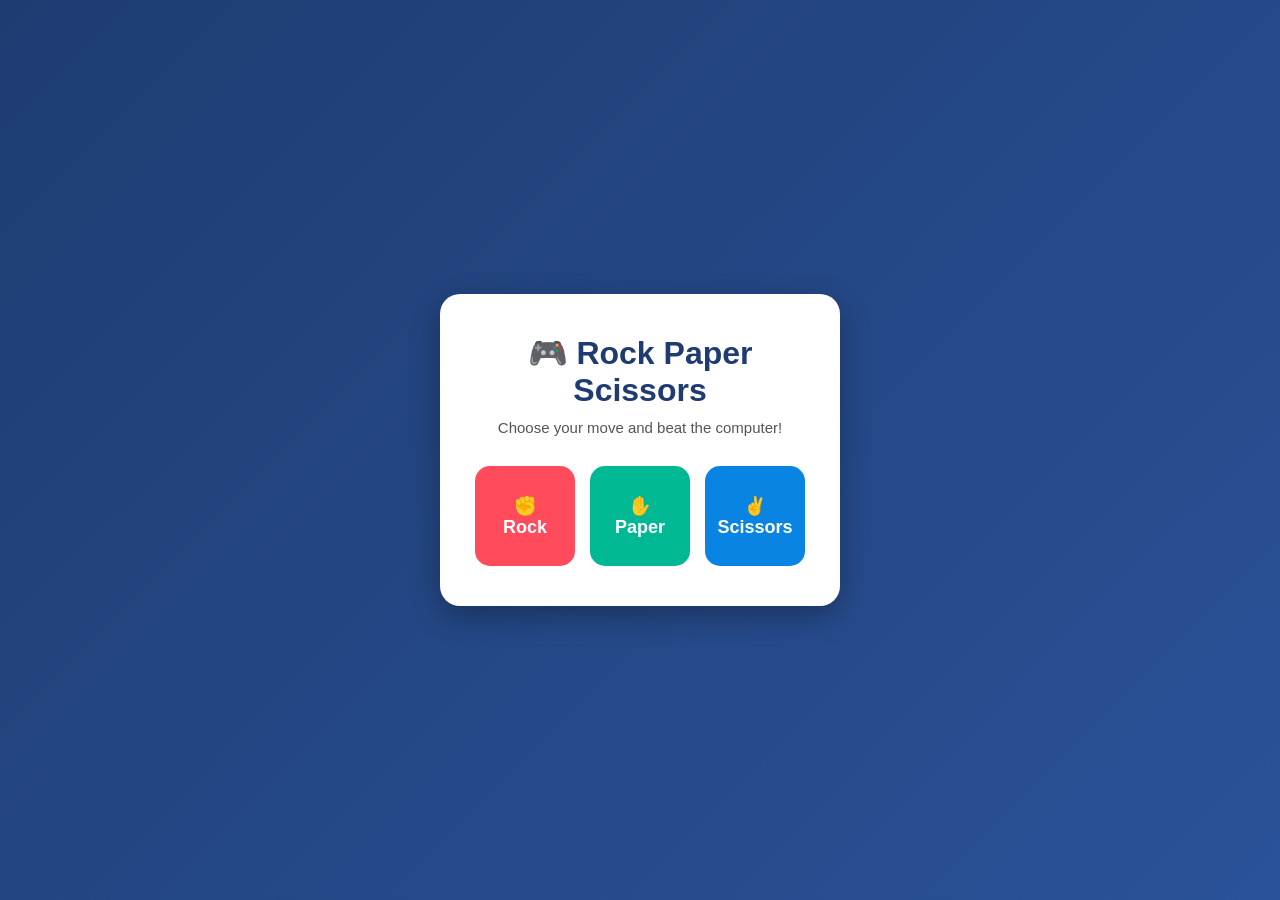
==== game.html @ b774441e "first commit" ====
<!DOCTYPE html>
<html lang="en">
<head>
    <link rel="stylesheet" href="game.css">
    <meta charset="UTF-8">
    <meta name="viewport" content="width=device-width, initial-scale=1.0">
    <title>Document</title>
</head>
<body>
    
    <div class="container">
    <h1>🎮 Rock Paper Scissors</h1>
    <p class="subtitle">Choose your move and beat the computer!</p>

    <div class="buttons">
      <button class="rock" onclick="random1()">
        ✊<br>Rock
      </button>

      <button class="paper" onclick="random2()">
        ✋<br>Paper
      </button>

      <button class="scissors" onclick="random3()">
        ✌️<br>Scissors
      </button>
    </div>



    <script src="game.js"></script>
</body>
</html>
---- game.css ----
* {
      margin: 0;
      padding: 0;
      box-sizing: border-box;
      font-family: Arial, Helvetica, sans-serif;
    }

    body {
      height: 100vh;
      display: flex;
      justify-content: center;
      align-items: center;
      background: linear-gradient(135deg, #1e3c72, #2a5298);
    }

    .container {
      background: white;
      width: 400px;
      padding: 40px 30px;
      border-radius: 20px;
      text-align: center;
      box-shadow: 0 10px 30px rgba(0, 0, 0, 0.3);
    }

    h1 {
      font-size: 32px;
      color: #1e3c72;
      margin-bottom: 10px;
    }

    .subtitle {
      color: #555;
      margin-bottom: 30px;
      font-size: 15px;
    }

    .buttons {
      display: flex;
      justify-content: center;
      gap: 15px;
      flex-wrap: wrap;
    }

    button {
      width: 100px;
      height: 100px;
      border: none;
      border-radius: 15px;
      font-size: 18px;
      font-weight: bold;
      cursor: pointer;
      transition: 0.3s ease;
      color: white;
    }

    .rock {
      background: #ff4b5c;
    }

    .paper {
      background: #00b894;
    }

    .scissors {
      background: #0984e3;
    }
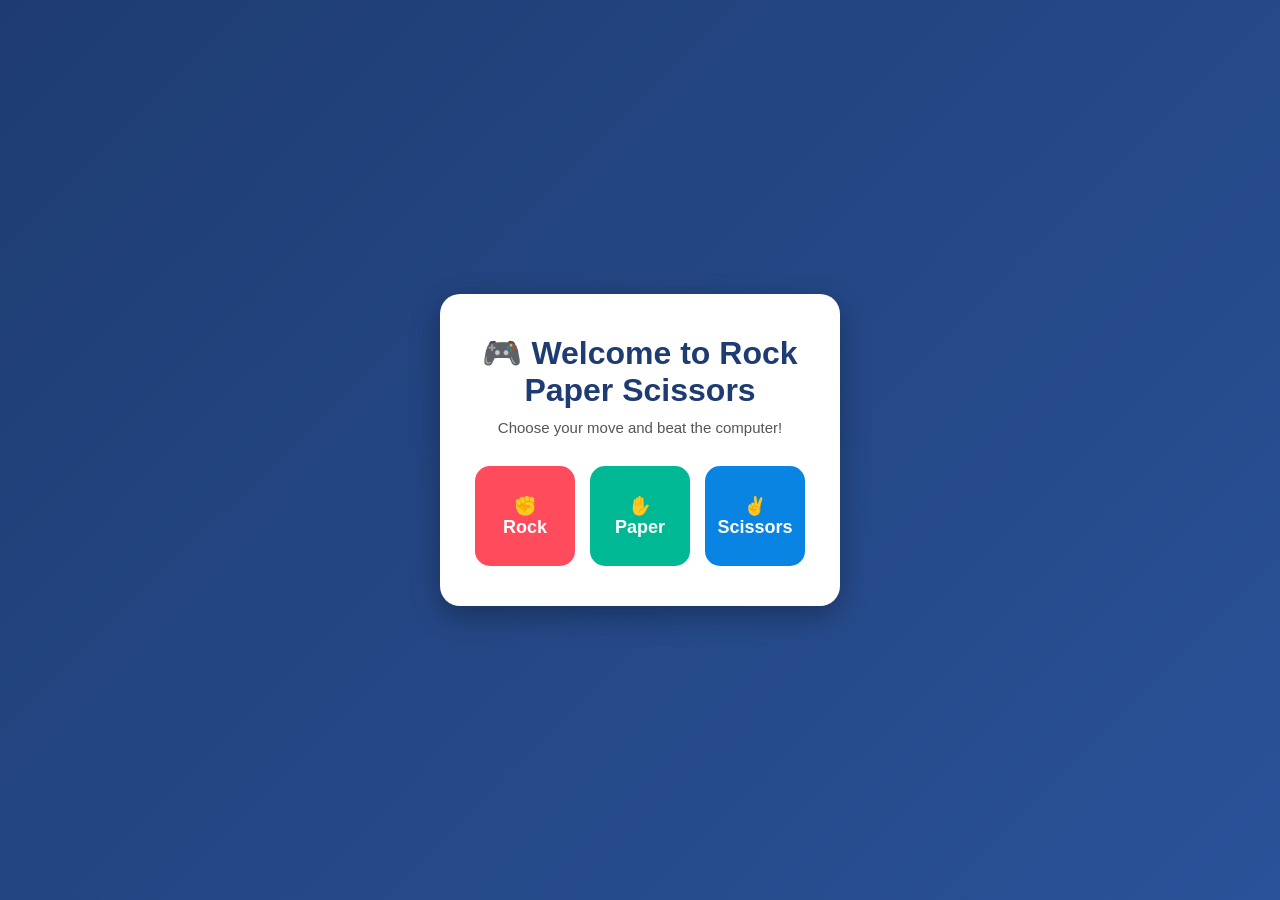
==== commit 97ee63d1: "first commit" ====
--- a/game.html
+++ b/game.html
@@ -9,7 +9,7 @@
 <body>
     
     <div class="container">
-    <h1>🎮 Rock Paper Scissors</h1>
+    <h1>🎮 Welcome to Rock Paper Scissors</h1>
     <p class="subtitle">Choose your move and beat the computer!</p>
 
     <div class="buttons">
